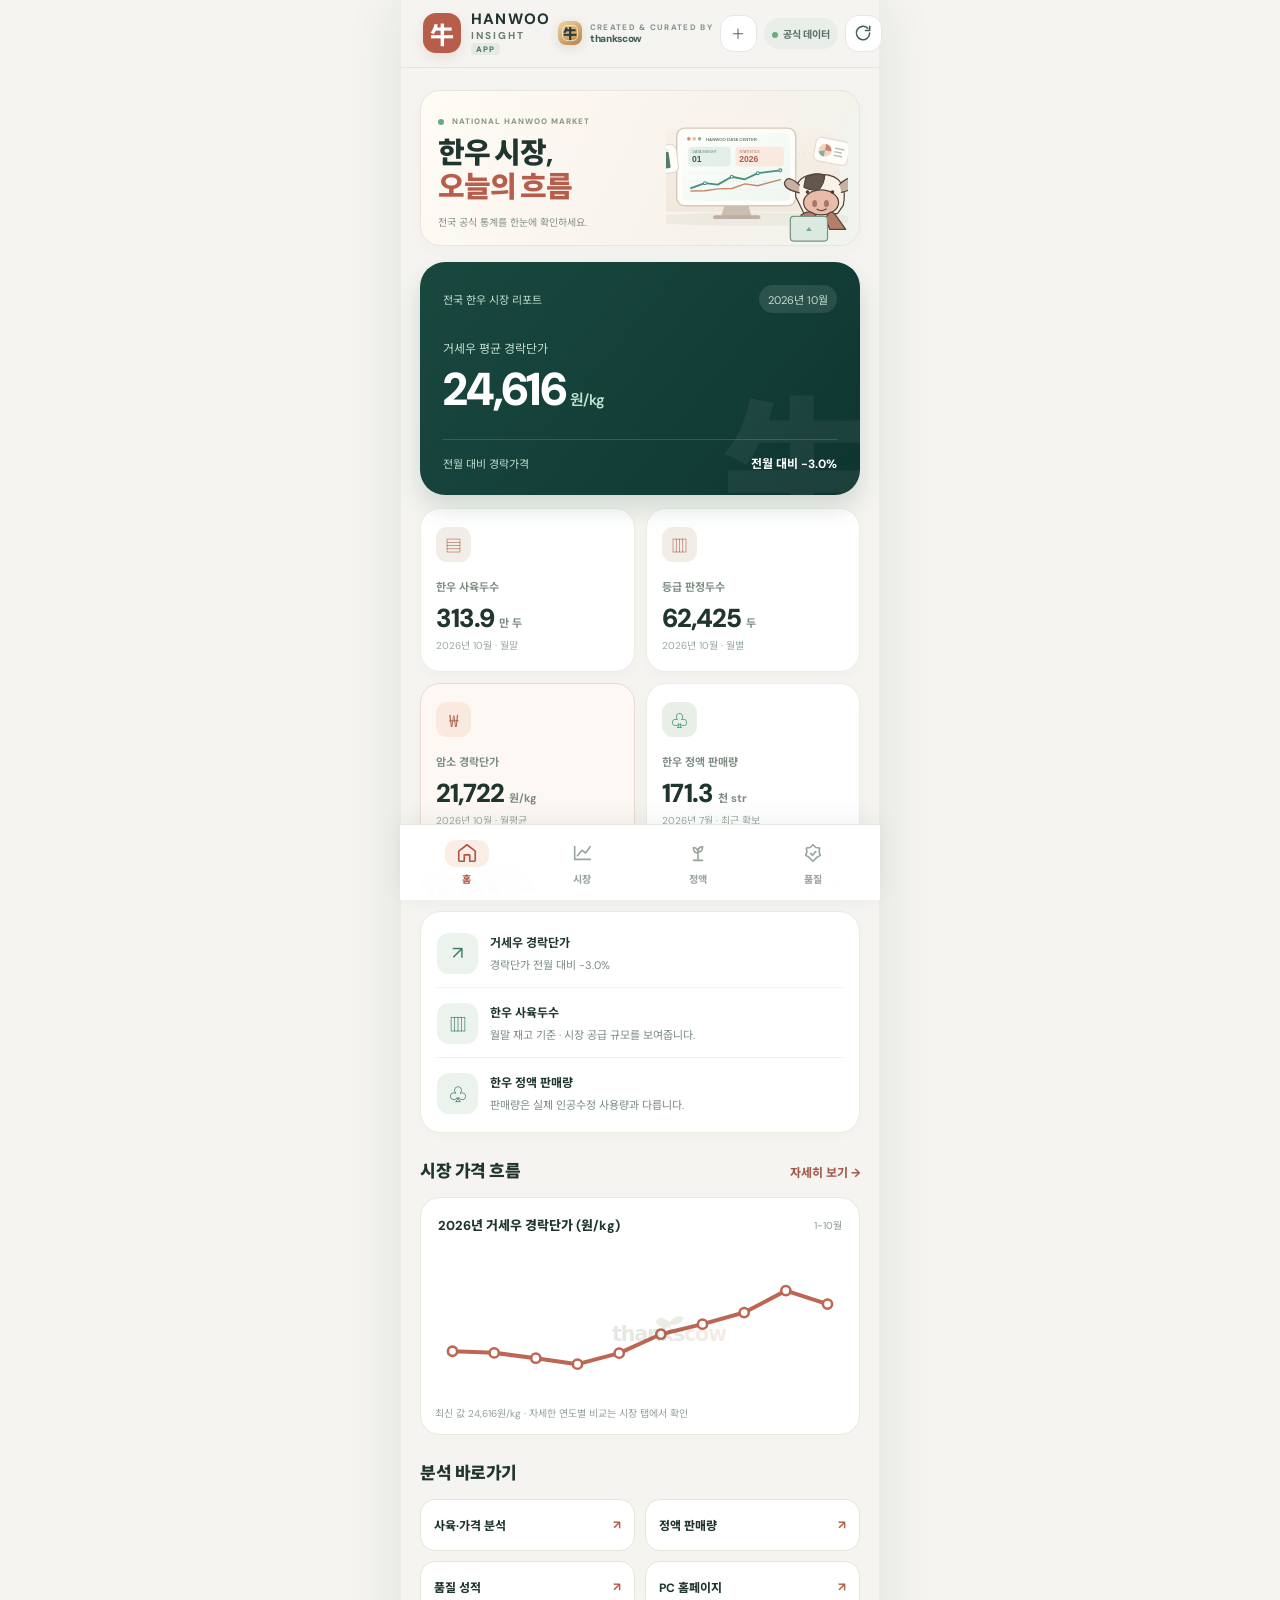
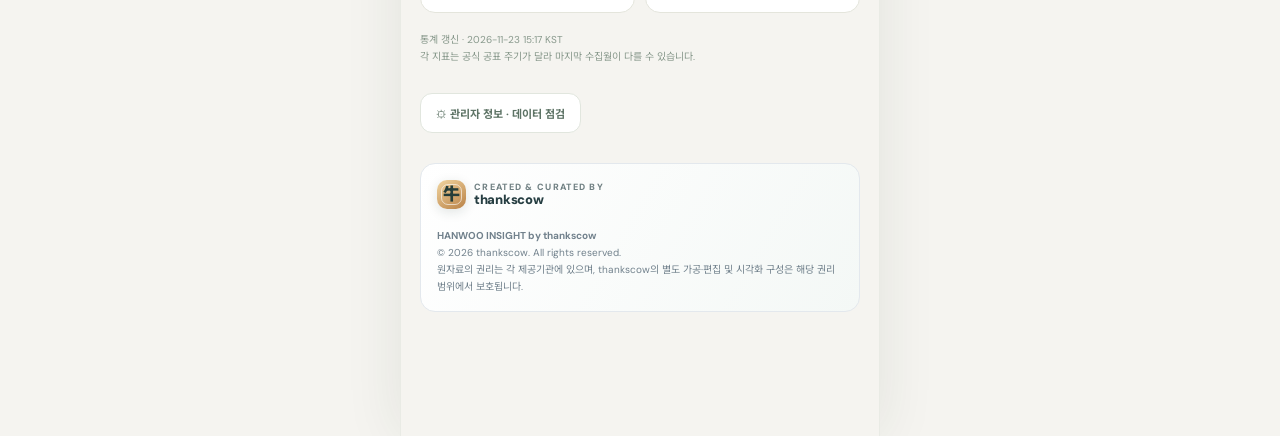
==== app.html @ ad58bd6a "Bust mobile app asset cache for chart correction" ====
<!doctype html>
<html lang="ko">
<head>
<meta charset="utf-8"/>
<meta name="viewport" content="width=device-width, initial-scale=1, viewport-fit=cover"/>
<meta name="theme-color" content="#f5f4f0"/>
<meta name="description" content="한우 인사이트 — 전국 한우시장 최신 공개 통계 모바일 앱"/>
<meta name="apple-mobile-web-app-capable" content="yes"/>
<meta name="apple-mobile-web-app-title" content="한우 인사이트"/>
<meta name="apple-mobile-web-app-status-bar-style" content="default"/>
<link rel="manifest" href="./manifest.webmanifest"/>
<link rel="icon" type="image/png" sizes="192x192" href="./pwa/icon-192.png"/>
<link rel="apple-touch-icon" sizes="180x180" href="./pwa/apple-touch-icon.png"/>
<link rel="stylesheet" href="./app.css?v=20261123b"/>
<title>HANWOO INSIGHT · 모바일 앱</title>
<script src="./app.js?v=20261123b" defer></script>
<link rel="stylesheet" href="./thankscow-brand.css?v=7"/></head>
<body>
<div class="app-shell">
  <header class="app-header">
    <a class="app-brand" href="#home" aria-label="한우 인사이트 앱 홈">
      <span class="app-brand-mark" aria-hidden="true">牛</span>
      <span class="app-brand-text"><strong>HANWOO</strong><small>INSIGHT <span>APP</span></small></span>
    </a>
    <div class="header-actions">
      <span id="networkFlag" class="network-flag"><i></i>공식 데이터</span>
      <button id="refreshBtn" class="icon-button" type="button" aria-label="데이터 새로고침" title="데이터 새로고침">
        <svg width="20" height="20" viewBox="0 0 24 24" fill="none" stroke="currentColor" stroke-width="1.9" stroke-linecap="round" stroke-linejoin="round" aria-hidden="true"><path d="M20 12a8 8 0 1 1-2.34-5.66"/><path d="M20 4v5h-5"/></svg>
      </button>
    </div>
  </header>
  <div id="offlineNotice" class="offline-notice" hidden>오프라인 · 이전에 저장된 데이터일 수 있습니다.</div>
  <main id="appMain" class="app-main" tabindex="-1">
    <section id="home" class="app-screen" data-screen="home" aria-labelledby="homeTitle">
      <div class="home-eyebrow"><span class="pulse-dot"></span> NATIONAL HANWOO MARKET</div>
      <h1 id="homeTitle" class="hero-title">한우 시장,<br/><em>오늘의 흐름</em></h1>
      <p class="hero-description">전국 공식 통계를 한눈에 확인하세요.</p>
      <div id="homeContent" aria-live="polite"><div class="loading-block">시장 데이터 불러오는 중…</div></div>
    </section>
    <section id="market" class="app-screen" data-screen="market" aria-labelledby="marketTitle" hidden>
      <div class="section-eyebrow">MARKET ANALYTICS</div>
      <h1 id="marketTitle" class="screen-title">시장 분석<span class="title-dot">.</span></h1>
      <p class="screen-description">2024~2026년 · 같은 달을 나란히 비교해요.</p>
      <div id="marketContent"><div class="loading-block">시장 데이터 불러오는 중…</div></div>
    </section>
    <section id="semen" class="app-screen" data-screen="semen" aria-labelledby="semenTitle" hidden>
      <div class="section-eyebrow">BREEDING INDICATOR</div>
      <h1 id="semenTitle" class="screen-title">정액 판매량<span class="title-dot">.</span></h1>
      <p class="screen-description">2022~2026년 · 번식시장의 선행지표</p>
      <div id="semenContent"><div class="loading-block">정액 판매량 불러오는 중…</div></div>
    </section>
    <section id="quality" class="app-screen" data-screen="quality" aria-labelledby="qualityTitle" hidden>
      <div class="section-eyebrow">CARCASS QUALITY</div>
      <h1 id="qualityTitle" class="screen-title">품질 성적<span class="title-dot">.</span></h1>
      <p class="screen-description">전국 한우 · 성별 평균 성적과 육질등급</p>
      <div id="qualityContent"><div class="loading-block">품질 데이터 불러오는 중…</div></div>
    </section>
  </main>
  <nav class="bottom-tabs" aria-label="앱 하단 메뉴">
    <a href="#home" data-tab="home" aria-current="page"><span class="tab-icon" aria-hidden="true"><svg viewBox="0 0 24 24"><path d="m3 10 9-7 9 7v10a1 1 0 0 1-1 1h-5v-7H9v7H4a1 1 0 0 1-1-1z"/></svg></span><span>홈</span></a>
    <a href="#market" data-tab="market"><span class="tab-icon" aria-hidden="true"><svg viewBox="0 0 24 24"><path d="M4 19V5m0 14h17M7 15l5-6 4 3 5-7"/></svg></span><span>시장</span></a>
    <a href="#semen" data-tab="semen"><span class="tab-icon" aria-hidden="true"><svg viewBox="0 0 24 24"><path d="M12 20V8m0 4c-3.5 0-5-2-5-6 3.5 0 5 2 5 6zm0-1c0-4 1.5-6 5-6 0 4-1.5 6-5 6zM7 20h10"/></svg></span><span>정액</span></a>
    <a href="#quality" data-tab="quality"><span class="tab-icon" aria-hidden="true"><svg viewBox="0 0 24 24"><path d="m12 3 3 3 4.2.6-.5 4.2 1.3 3.8-3.7 2.1L12 21l-4.3-4.3L4 14.6l1.3-3.8-.5-4.2L9 6z"/><path d="m9.5 12.5 2 2 3.5-4"/></svg></span><span>품질</span></a>
  </nav>
</div>
<div id="appDialog" class="sheet-backdrop" hidden role="dialog" aria-modal="true" aria-label="앱 안내">
  <div class="sheet-card"><div class="sheet-handle"></div><h2 id="sheetTitle"></h2><p id="sheetText"></p><button type="button" id="sheetClose">확인</button></div>
</div>
<script src="data-health-widget.js" defer></script>
<script src="./thankscow-brand.js?v=7" defer></script>
</body>
</html>
---- app.css ----
@import url('https://fonts.googleapis.com/css2?family=DM+Sans:wght@400;500;600;700;800&family=Noto+Sans+KR:wght@400;500;600;700;800;900&display=swap');
:root{--ink:#21352f;--muted:#819088;--accent:#b75d4b;--accent-light:#fcf0eb;--forest:#194e43;--forest2:#0f4036;--paper:#f5f4f0;--line:#e9e8e3;--white:#fff;--blue:#4176b0;--gold:#d6953a;--teal:#308e83;--violet:#8364bf;--red:#bd6b79;font-family:'DM Sans','Noto Sans KR',-apple-system,BlinkMacSystemFont,'Apple SD Gothic Neo',sans-serif;background:var(--paper);color:var(--ink);font-synthesis:none}
*{box-sizing:border-box}
html,body{margin:0;min-height:100%;overscroll-behavior-y:contain}
body{background:var(--paper);font-size:14px}
button,select,input{font:inherit}
button{cursor:pointer;-webkit-tap-highlight-color:transparent}
a{color:inherit}
[hidden]{display:none!important}
.app-shell{width:min(100%,480px);margin:0 auto;min-height:100dvh;background:var(--paper);position:relative;padding-bottom:calc(94px + env(safe-area-inset-bottom,0px));box-shadow:0 0 55px #1e382017}
.app-header{position:sticky;top:0;z-index:30;padding:calc(12px + env(safe-area-inset-top,0px)) 22px 12px;background:rgba(245,244,240,.96);display:flex;align-items:center;justify-content:space-between;backdrop-filter:blur(16px);border-bottom:1px solid #e5e5df}
.app-brand{display:flex;gap:10px;align-items:center;text-decoration:none}
.app-brand-mark{height:40px;width:40px;display:grid;place-items:center;border-radius:13px;color:white;background:var(--accent);font-size:24px;font-weight:800;box-shadow:0 5px 12px #ad5a5025}
.app-brand-text{display:grid;gap:1px}.app-brand-text strong{font-size:15px;letter-spacing:1.3px;line-height:1.05;font-weight:800}.app-brand-text small{font-size:10px;letter-spacing:2px;font-weight:800;color:#697d70}.app-brand-text small span{display:inline-block;letter-spacing:1px;padding:1px 5px;background:#e5eae5;color:#457765;border-radius:4px;font-size:8px}
.header-actions{display:flex;align-items:center;gap:7px}.network-flag{font-size:10px;font-weight:750;color:#5b736a;padding:8px 8px;border-radius:100px;background:#e9eee8;white-space:nowrap}.network-flag i,.pulse-dot{display:inline-block;width:6px;height:6px;background:#64ad83;border-radius:50%;margin-right:5px;vertical-align:middle}.icon-button{width:37px;height:37px;border-radius:13px;border:1px solid #e6e7e1;background:#fff;display:grid;place-items:center;color:#466253}
.app-main{padding:20px 19px 14px}.app-screen{animation:screenIn .22s ease-out}@keyframes screenIn{from{opacity:.35;transform:translateY(7px)}to{opacity:1;transform:none}}
.section-eyebrow,.home-eyebrow{font-size:10px;letter-spacing:2.5px;font-weight:850;color:var(--accent);margin:3px 0 9px}.home-eyebrow{color:#7a927e;letter-spacing:1.75px}
.hero-title{font-size:clamp(29px,7.5vw,38px);line-height:1.27;font-weight:850;letter-spacing:-2px;margin:4px 0 7px}.hero-title em{font-style:normal;color:var(--accent)}
.hero-description,.screen-description{color:#8a968d;line-height:1.6;font-size:12px;margin:0 0 20px}
.screen-title{font-size:32px;letter-spacing:-1.4px;line-height:1.3;margin:1px 0 6px;font-weight:850}.title-dot{color:var(--accent)}
.loading-block{padding:38px 20px;text-align:center;color:#829187;background:#fff;border:1px solid var(--line);border-radius:22px}
.section-intro{display:flex;justify-content:space-between;align-items:center;gap:10px;margin:27px 0 13px}
.section-intro h2{font-size:17px;line-height:1.4;margin:0;font-weight:850;letter-spacing:-.5px}.section-intro a,.section-intro button{border:0;background:transparent;color:#a45b4c;font-size:12px;font-weight:750;text-decoration:none}
.meta-dot{font-size:11px;color:var(--muted);font-weight:650}
.overview-hero{border-radius:25px;background:linear-gradient(130deg,#19483f 0%,#123d36 65%,#0f342f 100%);color:#fff;padding:23px;box-shadow:0 13px 25px #0e403226;position:relative;overflow:hidden}
.overview-hero:after{content:"牛";position:absolute;right:-17px;bottom:-58px;font-size:155px;line-height:1;opacity:.055;font-weight:900;pointer-events:none}
.overview-hero .hero-meta{display:flex;justify-content:space-between;align-items:center;gap:8px;font-size:11px;color:#c4ddce}
.overview-hero .hero-meta span:last-child{padding:6px 9px;background:#ffffff1a;border-radius:20px}
.overview-hero .lead-label{font-size:12px;color:#c4ddce;margin:26px 0 6px}
.overview-hero .lead-number{font-size:clamp(32px,9vw,46px);line-height:1.16;letter-spacing:-1.9px;font-weight:850;font-variant-numeric:tabular-nums}
.overview-hero .lead-number small{font-size:15px;letter-spacing:-.4px;font-weight:600;color:#c1e2d3;margin-left:5px}
.overview-hero .hero-line{border-top:1px solid #ffffff25;margin-top:23px;padding-top:14px;display:flex;align-items:center;justify-content:space-between;gap:10px;font-size:11px;color:#c4dbd0}
.overview-hero .hero-line b{color:white;font-size:12px}
.stat-grid{display:grid;grid-template-columns:repeat(2,minmax(0,1fr));gap:11px;margin-top:13px}
.stat-card{background:white;border:1px solid #edece6;border-radius:20px;padding:18px 15px;min-width:0;box-shadow:0 4px 13px #23352606}
.stat-card .stat-icon{width:35px;height:35px;display:grid;place-items:center;background:#f1eee8;color:#b46b57;border-radius:11px;font-size:17px;margin-bottom:16px}
.stat-card .stat-name{font-size:11px;color:#7a8b80;font-weight:650}
.stat-card .stat-val{font-size:clamp(20px,6vw,26px);font-weight:850;letter-spacing:-1px;margin:7px 0 3px;font-variant-numeric:tabular-nums;white-space:nowrap}
.stat-card .stat-val small{font-size:11px;font-weight:700;color:#7d8c80;letter-spacing:0}
.stat-card .stat-note{font-size:10px;color:#9caaa0;line-height:1.5}
.stat-card.price{border-color:#eadace;background:#fdf8f4}.stat-card.price .stat-icon{background:#fae9df}
.stat-card.semen .stat-icon{background:#e9eee7;color:#2c8872}
.paper-card{background:#fff;border:1px solid #ebebe4;border-radius:21px;padding:18px 16px;box-shadow:0 3px 12px #34463405;min-width:0}
.insight-stack{display:grid;gap:12px}
.insight-item{display:flex;align-items:center;gap:12px;border-bottom:1px solid #f0f1ec;padding:3px 0 13px}
.insight-item:last-child{border-bottom:none;padding-bottom:0}
.insight-item .insight-dot{flex:none;border-radius:12px;background:#ecf3ec;color:#377965;height:41px;width:41px;display:grid;place-items:center;font-size:18px}
.insight-item b{display:block;font-size:12px;margin-bottom:4px}
.insight-item small{font-size:11px;color:#7b8b82;line-height:1.5}
.quick-actions{display:grid;grid-template-columns:repeat(2,1fr);gap:10px}
.quick-action{display:flex;align-items:center;justify-content:space-between;border:1px solid #e4e5dc;background:white;text-decoration:none;border-radius:15px;padding:16px 13px;font-size:12px;font-weight:750}
.quick-action span:last-child{color:var(--accent)}
.segmented{display:grid;grid-auto-columns:1fr;grid-auto-flow:column;gap:4px;padding:5px;background:#edece6;border-radius:15px;margin:18px 0 15px}
.segmented button{border:0;background:transparent;border-radius:11px;min-height:42px;color:#738379;font-size:12px;font-weight:750;padding:7px 8px;white-space:nowrap}
.segmented button[aria-selected="true"]{background:white;color:var(--ink);box-shadow:0 3px 8px #47594a15}
.select-row{display:flex;gap:9px;align-items:center;justify-content:space-between;margin:0 0 12px;flex-wrap:wrap}
.select-row label{color:#6e8175;font-size:12px;font-weight:700}
.mini-select{border:1px solid #e1e6df;background:#fff;color:#344e41;border-radius:10px;padding:10px 12px;font-size:12px;font-weight:700;min-height:40px}
.chart-surface{border-radius:20px;background:#fff;border:1px solid #e7e8e3;padding:17px 12px 12px;overflow:hidden}
.chart-heading{display:flex;justify-content:space-between;align-items:center;gap:8px;padding:0 5px;margin-bottom:10px}.chart-heading strong{font-size:13px;font-weight:800}.chart-heading span{font-size:10px;color:#8e9b91}
.chart-surface svg{display:block;width:100%;max-width:100%;height:auto;overflow:visible}
.chart-legend{display:flex;flex-wrap:wrap;gap:14px;justify-content:center;margin:10px 0 2px}
.chart-legend span{font-size:11px;color:#617469;display:inline-flex;gap:5px;align-items:center;font-weight:750}
.chart-legend i{height:8px;width:8px;border-radius:50%;display:inline-block}
.chart-note{font-size:10px;color:#92a198;line-height:1.65;margin:10px 2px 0}
.month-pills{display:flex;gap:5px;max-width:100%;overflow-x:auto;padding:12px 1px;scrollbar-width:none}
.month-pills::-webkit-scrollbar{display:none}
.month-pills button{border:1px solid #e3e7df;background:#fff;border-radius:11px;min-width:44px;min-height:37px;color:#718478;white-space:nowrap;font-size:11px;font-weight:750}
.month-pills button[aria-pressed="true"]{background:#254f42;color:#fff;border-color:#254f42}
.month-detail{background:#f9faf6;border:1px solid #eef0ea;padding:15px;border-radius:14px;margin:0 0 15px}
.month-detail b{display:block;font-size:12px;margin-bottom:10px}
.month-detail .detail-list{display:grid;gap:8px}
.month-detail .detail-row{display:flex;justify-content:space-between;align-items:center;font-size:12px;gap:10px}
.month-detail .detail-row span:first-child{color:#697b70;display:flex;align-items:center;gap:7px}
.month-detail .detail-row i{display:inline-block;width:8px;height:8px;border-radius:50%;flex:none}
.month-detail .detail-row strong{font-variant-numeric:tabular-nums;font-size:12px}
.data-table-card{background:#fff;border-radius:19px;border:1px solid #e7e9e3;padding:15px 12px 12px}
.data-table-header{display:flex;gap:8px;align-items:center;justify-content:space-between;margin:0 3px 12px}
.data-table-header h2{font-size:13px;font-weight:850;margin:0}
.scroll-table{overflow-x:auto;max-width:100%;-webkit-overflow-scrolling:touch;border:1px solid #eceee9;border-radius:12px}
.data-table{width:100%;border-collapse:collapse;font-size:11px;min-width:430px;font-variant-numeric:tabular-nums}
.data-table th,.data-table td{padding:10px 8px;text-align:right;white-space:nowrap;border-bottom:1px solid #f0f1ed}
.data-table th:first-child,.data-table td:first-child{text-align:left;position:sticky;left:0;background:#fff;font-weight:800}
.data-table thead th{background:#eff3ed;font-size:11px;color:#526b5c;font-weight:800}
.data-table thead th:first-child{z-index:1;background:#eff3ed}
.data-table tbody tr:last-child td{border-bottom:0}
.data-table tbody tr:nth-child(2n) td{background:#fafbf8}
.data-table tbody tr:nth-child(2n) td:first-child{background:#fafbf8}
.data-table td a{color:#4e7b68;text-decoration:underline;text-underline-offset:2px;font-weight:750}
.data-table td.missing{color:#acb5ad}
.table-hint{margin:9px 3px 0;color:#91a096;font-size:10px;line-height:1.6}
.kpi-strip{display:grid;grid-template-columns:repeat(2,1fr);gap:10px;margin:15px 0}
.kpi-mini{border-radius:17px;padding:17px 15px;border:1px solid #e7e8df;background:#fff}
.kpi-mini span{font-size:11px;color:#7a8c80;font-weight:650}
.kpi-mini strong{display:block;font-size:23px;letter-spacing:-1px;margin-top:7px;font-variant-numeric:tabular-nums}
.kpi-mini small{display:block;color:#93a196;font-size:10px;margin-top:5px}
.kpi-mini.highlight{background:#f0f5ed;border-color:#dfe9dd}
.quality-selects{display:flex;gap:9px;margin:17px 0 13px}
.quality-selects .mini-select{flex:1;min-width:0}
.grade-list{display:grid;gap:12px}
.grade-item{display:grid;grid-template-columns:39px minmax(0,1fr) 65px;align-items:center;gap:9px}
.grade-item span{font-size:12px;font-weight:850}
.grade-bar{height:10px;background:#edf0eb;border-radius:9px;overflow:hidden}
.grade-bar i{display:block;height:100%;border-radius:9px;background:#b65f4f}
.grade-item .grade-number{text-align:right;font-size:12px;font-weight:850;font-variant-numeric:tabular-nums}
.grade-item .grade-number small{display:block;font-size:9px;font-weight:650;color:#9aa99e;margin-top:3px}
.source-line{font-size:10px;color:#87988b;margin:18px 0 6px;line-height:1.7}
.source-line a{color:#6a947d;text-decoration:underline;text-underline-offset:3px}
.bottom-tabs{position:fixed;bottom:0;left:50%;transform:translateX(-50%);z-index:40;width:min(100%,480px);display:grid;grid-template-columns:repeat(4,minmax(0,1fr));min-height:76px;padding:8px 9px calc(8px + env(safe-area-inset-bottom,0px));background:rgba(255,255,255,.97);border-top:1px solid #e5e7e2;backdrop-filter:blur(18px);box-shadow:0 -5px 24px #2a403211}
.bottom-tabs a{text-decoration:none;color:#98a69b;display:flex;align-items:center;justify-content:center;gap:4px;flex-direction:column;font-size:10px;font-weight:750;border-radius:12px;min-width:0;min-height:52px}
.bottom-tabs a[aria-current="page"]{color:#b15645}
.tab-icon{display:grid;place-items:center;height:27px}
.tab-icon svg{width:22px;height:22px;fill:none;stroke:currentColor;stroke-width:1.8;stroke-linecap:round;stroke-linejoin:round}
.bottom-tabs a[aria-current="page"] .tab-icon{background:#faede6;border-radius:11px;width:44px}
.offline-notice{background:#fff2d4;color:#85641a;font-size:11px;padding:9px 18px;font-weight:750;text-align:center}
.sheet-backdrop{position:fixed;inset:0;background:#26382e66;z-index:80;display:grid;place-items:end center}
.sheet-card{width:min(100%,480px);background:white;border-radius:22px 22px 0 0;padding:15px 22px calc(23px + env(safe-area-inset-bottom,0px))}
.sheet-handle{width:39px;height:5px;background:#e1e6df;border-radius:8px;margin:0 auto 19px}
.sheet-card h2{font-size:20px;margin:0 0 11px}.sheet-card p{color:#75897c;line-height:1.8;font-size:13px;margin:0 0 17px}
.sheet-card button{width:100%;border:0;background:var(--forest);color:white;border-radius:12px;min-height:48px;font-weight:800}
@media(min-width:481px){.app-shell{border-left:1px solid #e9ebe5;border-right:1px solid #e9ebe5}}
@media(max-width:350px){.app-header{padding-left:14px;padding-right:14px}.app-main{padding-left:13px;padding-right:13px}.stat-card{padding:14px 12px}.network-flag{font-size:9px}}
@media(prefers-reduced-motion:reduce){.app-screen{animation:none}}

/* Single meaningful latest-value KPI, without technical record count */
.kpi-strip{grid-template-columns:minmax(0,1fr)}

/* All 12 months visible: prevent hiding the latest months off-screen */
.app-screen .month-pills{display:grid;grid-template-columns:repeat(6,minmax(0,1fr));gap:6px;overflow:visible;padding:11px 0;margin:0 0 4px}
.app-screen .month-pills button{min-width:0;width:100%;min-height:36px;padding:5px 1px;font-size:10px}
@media(max-width:350px){.app-screen .month-pills{gap:4px}.app-screen .month-pills button{font-size:9px;min-height:34px}}
---- thankscow-brand.css ----
/* thankscow identity layer · visual only, no data or chart logic changes */
:root{--tc-gold:#d5b174;--tc-ink:#20354c}
.tc-signature{display:inline-flex;align-items:center;gap:8px;text-decoration:none;color:inherit;white-space:nowrap}
.tc-emblem{width:29px;height:29px;display:inline-grid;place-items:center;flex:none;border-radius:10px;background:linear-gradient(145deg,#f1d5a0,#b98146);color:#253d39;box-shadow:0 3px 12px #172e2820;position:relative;font-size:17px;font-weight:900}
.tc-emblem:after{content:"";position:absolute;inset:4px;border:1px solid #ffffff99;border-radius:7px;pointer-events:none}
.tc-sig-copy{display:grid;gap:1px;line-height:1.15}.tc-sig-copy small{font-size:9px;letter-spacing:1.3px;font-weight:800;opacity:.65}.tc-sig-copy strong{font-size:13px;font-weight:900;letter-spacing:-.3px}
.tc-topbrand{padding:5px 10px;border:1px solid #ffffff26;border-radius:12px;background:#ffffff0b;color:#f5e6c9}
.tc-hero-stamp{margin-top:22px;display:inline-flex;align-items:center;gap:10px;color:#e9dfc8;font-size:11px;letter-spacing:.3px}
.tc-hero-stamp:before{content:"";width:22px;height:1px;background:#d9bf8b}
.tc-watermark-target{position:relative}
.tc-watermark{position:absolute;right:14px;bottom:13px;display:flex;align-items:center;gap:5px;z-index:2;opacity:.30;pointer-events:none!important;user-select:none!important;color:#59717b;font:800 10px/1.2 system-ui,sans-serif;letter-spacing:.45px}
.tc-watermark svg{width:15px;height:15px;display:block}
.tc-footer{display:flex;align-items:center;justify-content:space-between;gap:18px;flex-wrap:wrap;padding:23px 25px;margin-top:32px;border:1px solid #e3e8ed;border-radius:18px;background:linear-gradient(120deg,#fff,#f4f8f6);font-size:11px;color:#71818c;line-height:1.7}
.tc-footer .tc-signature{color:#263e42}.tc-footer .tc-note{max-width:720px}.tc-footer a{color:inherit}
.tc-source{margin-top:8px;color:#829397;font-size:10px;line-height:1.6}
.tc-source b{font-weight:800;color:#586b70}
.app-header .tc-topbrand{border:0;background:transparent;padding:0;margin-left:5px;color:#43645a}
.app-header .tc-emblem{width:24px;height:24px;font-size:14px;border-radius:8px}
.app-header .tc-emblem:after{border-radius:5px}
.app-header .tc-sig-copy small{font-size:8px}
.app-header .tc-sig-copy strong{font-size:10px}
.app-shell .tc-watermark{opacity:.20;right:12px;bottom:9px}
.app-shell .tc-footer{margin:30px 0 16px;padding:16px;border-radius:15px;font-size:10px}
@media(max-width:650px){.tc-footer{padding:18px;display:grid}.tc-topbrand .tc-sig-copy small{display:none}.tc-topbrand .tc-emblem{width:25px;height:25px;font-size:14px}.tc-topbrand .tc-sig-copy strong{font-size:11px}}
@media(max-width:390px){.app-header .tc-topbrand .tc-sig-copy{display:none}.app-header .tc-topbrand{margin-left:0}}
@media print{.tc-watermark{opacity:.55!important}.tc-footer{break-inside:avoid}}

/* thankscow illustrated wordmark: subtle but clearly recognizable on charts */
.tc-watermark{right:18px;bottom:16px;display:inline-flex;align-items:flex-end;gap:3px;opacity:.52;line-height:1;z-index:3;padding:5px 7px;border-radius:8px;background:rgba(255,255,255,.62);filter:saturate(.75);max-width:40%;pointer-events:none!important}
.tc-watermark .tc-sprout{display:block;width:17px;height:16px;align-self:center;margin-right:1px}
.tc-watermark .tc-sprout svg{width:17px;height:16px}
.tc-watermark .tc-wordmark{display:inline-flex;font-family:ui-rounded,'Arial Rounded MT Bold','Trebuchet MS',system-ui,sans-serif;font-weight:900;letter-spacing:-.65px;font-size:15px;white-space:nowrap}
.tc-watermark .tc-wordmark span:first-child{color:#31482f}
.tc-watermark .tc-wordmark span:last-child{color:#a56846}
.app-shell .tc-watermark{opacity:.46;right:11px;bottom:10px}
.app-shell .tc-watermark .tc-wordmark{font-size:12px}
.app-shell .tc-watermark .tc-sprout,.app-shell .tc-watermark .tc-sprout svg{width:13px;height:13px}
@media print{.tc-watermark{opacity:.65!important}}

/* Branded watermark printed INSIDE each SVG plotting area */
.tc-svg-watermark{opacity:.33;pointer-events:none!important;user-select:none!important;filter:none}
.app-shell .tc-svg-watermark{opacity:.31}
@media print{.tc-svg-watermark{opacity:.44!important}}

/* thankscow v4 — softer chart signature and illustrated pastoral masthead */
.tc-svg-watermark{opacity:.16!important}
.app-shell .tc-svg-watermark{opacity:.14!important}
.tc-watermark{opacity:.27!important}
.app-shell .tc-watermark{opacity:.24!important}
.hero{position:relative;overflow:hidden;isolation:isolate;min-height:345px}
.hero .hero-row{position:relative;z-index:2}
.hero .hero-row>div:first-child{position:relative;z-index:3;max-width:min(62%,850px)}
.tc-pasture-art{position:absolute;right:0;bottom:0;width:min(58%,940px);height:100%;pointer-events:none;z-index:1;opacity:.82;display:flex;align-items:flex-end;justify-content:flex-end}
.tc-pasture-art svg{display:block;width:100%;height:auto;max-height:100%;filter:saturate(.85)}
.hero .tc-hero-stamp{color:#9c806b!important;position:relative;z-index:4}
.hero .tc-hero-stamp:before{background:#be9983}
@media(max-width:900px){
 .hero{min-height:345px}
 .tc-pasture-art{width:68%;opacity:.63}
 .hero .hero-row>div:first-child{max-width:78%}
}
@media(max-width:650px){
 .hero{min-height:400px;padding-bottom:132px!important}
 .tc-pasture-art{width:100%;height:220px;opacity:.76}
 .hero .hero-row>div:first-child{max-width:100%}
 .hero .hero-row{align-items:start}
 .hero .tc-hero-stamp{margin-top:12px;font-size:10px}
}
@media print{.tc-svg-watermark{opacity:.23!important}}

/* v5: compact, friendly analytics studio instead of pasture */
.hero{min-height:250px!important;padding:31px 0 42px!important;background:linear-gradient(112deg,#fcf7f1 0%,#fbf5ef 62%,#f3ebe3 100%)!important}
.hero .hero-row{min-height:172px;align-items:center}
.hero .hero-row>div:first-child{max-width:54%!important}
.hero h1{font-size:clamp(27px,2.5vw,39px)!important;line-height:1.23;margin-top:8px;margin-bottom:9px}
.hero .eyebrow{color:#b86152!important}
.hero p{color:#6c8178!important}
.tc-data-center-art{right:3%;bottom:0;width:55%!important;height:100%!important;opacity:1!important;align-items:center!important;justify-content:center!important}
.tc-data-center-art svg{width:100%;max-height:255px;object-fit:contain;filter:none!important}
.hero .tc-hero-stamp{margin-top:16px!important;color:#a78b7c!important}
.hero .hero-foot{display:none!important}
@media(max-width:900px){
 .hero{min-height:265px!important;padding:32px 0 45px!important}
 .hero .hero-row>div:first-child{max-width:58%!important}
 .tc-data-center-art{width:52%!important;right:0}
}
@media(max-width:650px){
 .hero{min-height:355px!important;padding:27px 0 170px!important}
 .hero .hero-row{min-height:0}
 .hero .hero-row>div:first-child{max-width:100%!important}
 .hero h1{font-size:27px!important}
 .tc-data-center-art{width:100%!important;height:205px!important;right:0;bottom:4px;opacity:.92!important}
 .tc-data-center-art svg{width:100%;max-height:200px}
 .hero .tc-hero-stamp{margin-top:10px!important}
}

/* Mobile analytics-studio banner — native app layout */
.app-shell #home .tc-mobile-studio{
 position:relative!important;right:auto!important;bottom:auto!important;left:auto!important;
 width:100%!important;height:166px!important;max-width:100%!important;min-height:0!important;
 display:flex!important;justify-content:center!important;align-items:center!important;
 opacity:1!important;overflow:hidden;border-radius:20px;margin:2px 0 17px;
 padding:0 4px;background:linear-gradient(125deg,#fffaf4,#f5eee6 64%,#f0f5ef);
 border:1px solid #eee5db;box-shadow:0 4px 16px #2b493908;
}
.app-shell #home .tc-mobile-studio svg{
 display:block!important;width:100%!important;height:165px!important;max-height:none!important;
 object-fit:contain!important;filter:none!important;
}
.app-shell #home .hero-description{margin-bottom:12px}
.app-shell #home .tc-mobile-studio + #homeContent{margin-top:0}
@media(max-width:350px){
 .app-shell #home .tc-mobile-studio{height:143px!important;margin-bottom:13px}
 .app-shell #home .tc-mobile-studio svg{height:142px!important}
}

/* v7 — one concise horizontal mobile headline + analytics illustration */
.app-shell #home .tc-mobile-hero-unified{
  display:grid!important;grid-template-columns:minmax(0,1.1fr) minmax(0,.9fr);align-items:center;gap:5px;
  width:100%;height:156px;min-height:0;margin:2px 0 16px;padding:13px 11px 11px 17px;
  border:1px solid #eae5dd;border-radius:20px;
  background:linear-gradient(115deg,#fffbf5 0%,#f7f2eb 67%,#f0f4ee 100%);
  box-shadow:0 4px 15px #2c493907;overflow:hidden;
}
.app-shell #home .tc-mobile-hero-copy{min-width:0;align-self:center}
.app-shell #home .tc-mobile-hero-copy .home-eyebrow{
  margin:0 0 9px!important;font-size:8px!important;letter-spacing:1px!important;
  line-height:1.35;color:#8c9a84;white-space:normal;
}
.app-shell #home .tc-mobile-hero-copy .hero-title{
  font-size:clamp(22px,6.5vw,29px)!important;letter-spacing:-1.25px;
  line-height:1.19;margin:0 0 10px!important;font-weight:850;
}
.app-shell #home .tc-mobile-hero-copy .hero-description{
  font-size:10px!important;line-height:1.5;margin:0!important;color:#849187;
  max-width:175px;
}
.app-shell #home .tc-mobile-hero-unified .tc-mobile-studio{
  position:relative!important;right:auto!important;bottom:auto!important;left:auto!important;
  width:100%!important;height:138px!important;min-height:0!important;max-width:100%!important;
  margin:0!important;padding:0!important;border:0!important;box-shadow:none!important;
  background:transparent!important;overflow:visible!important;
  opacity:1!important;align-self:center!important;display:flex!important;align-items:center!important;
}
.app-shell #home .tc-mobile-hero-unified .tc-mobile-studio svg{
  display:block!important;width:100%!important;height:138px!important;max-height:138px!important;
  object-fit:contain!important;filter:none!important;
}
@media(max-width:350px){
 .app-shell #home .tc-mobile-hero-unified{height:142px;gap:2px;padding-left:12px;padding-right:6px}
 .app-shell #home .tc-mobile-hero-copy .hero-title{font-size:22px!important}
 .app-shell #home .tc-mobile-hero-unified .tc-mobile-studio,
 .app-shell #home .tc-mobile-hero-unified .tc-mobile-studio svg{height:128px!important;max-height:128px!important}
}
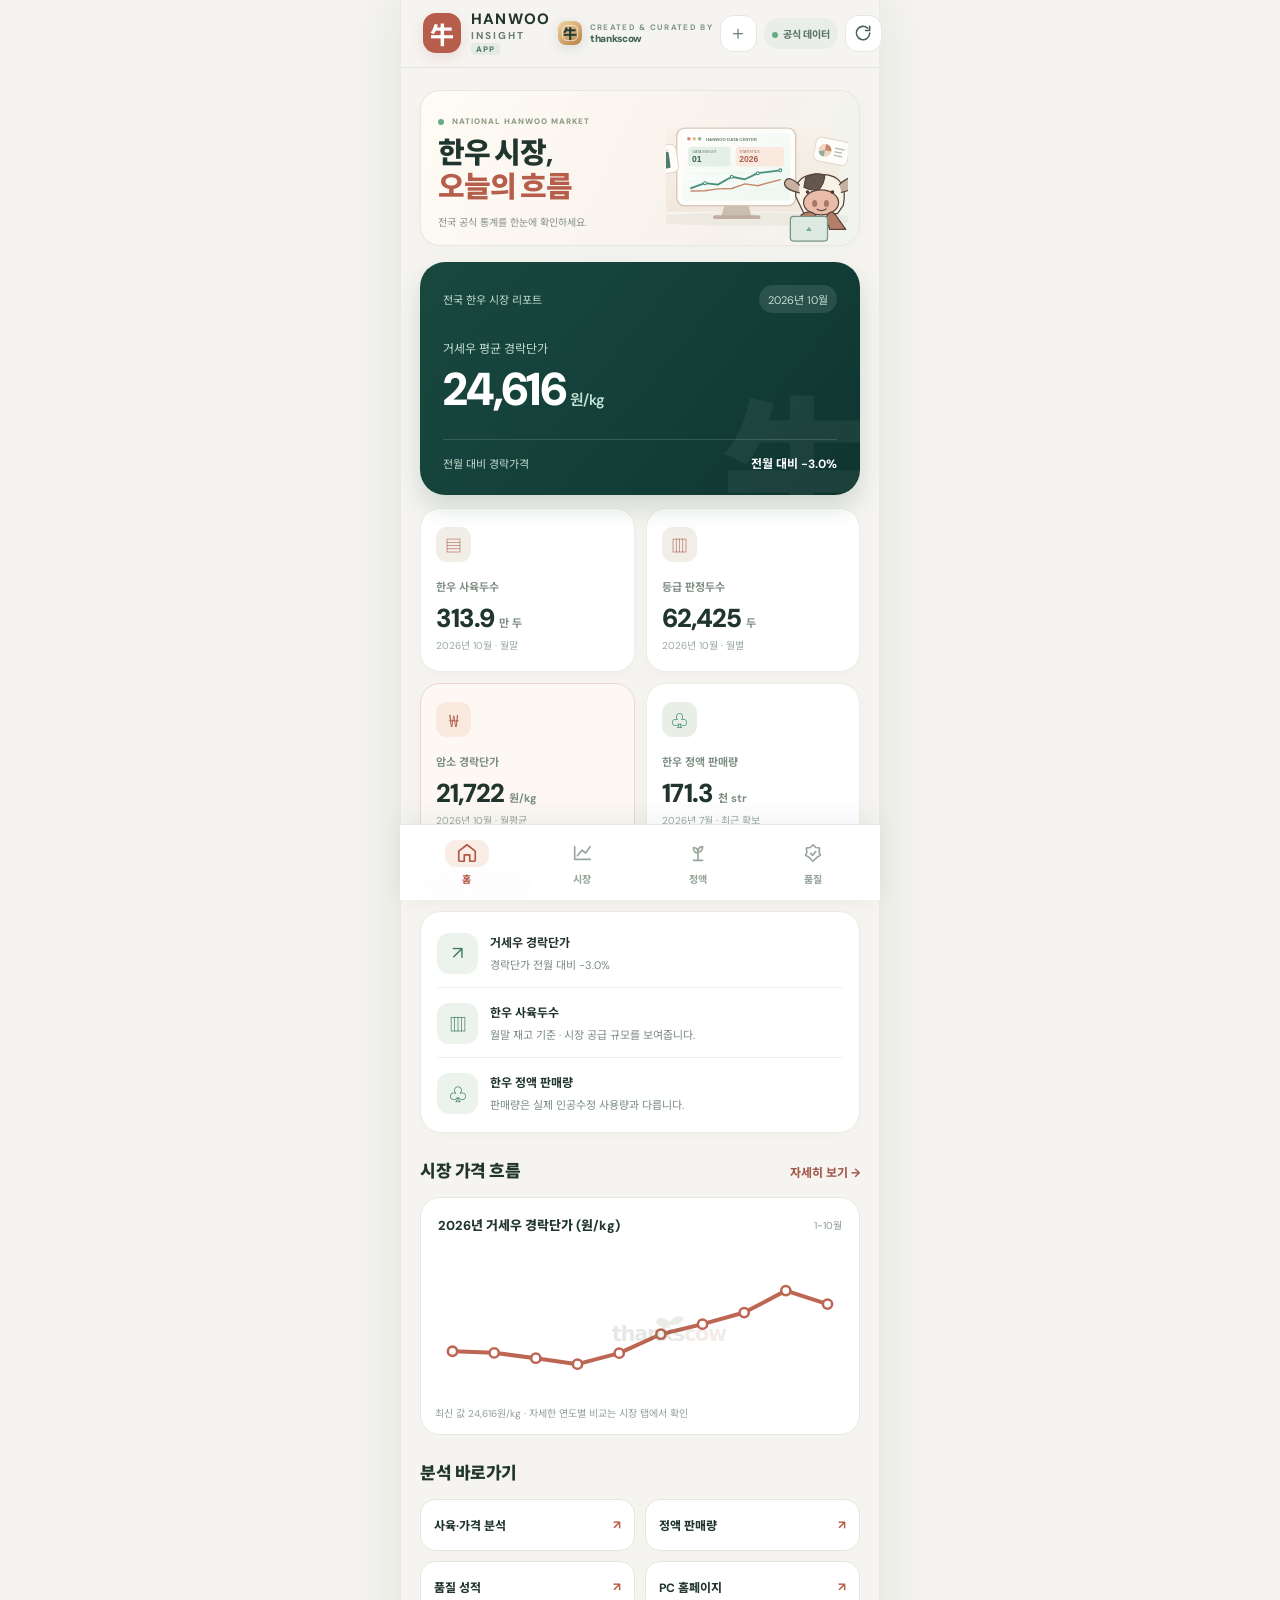
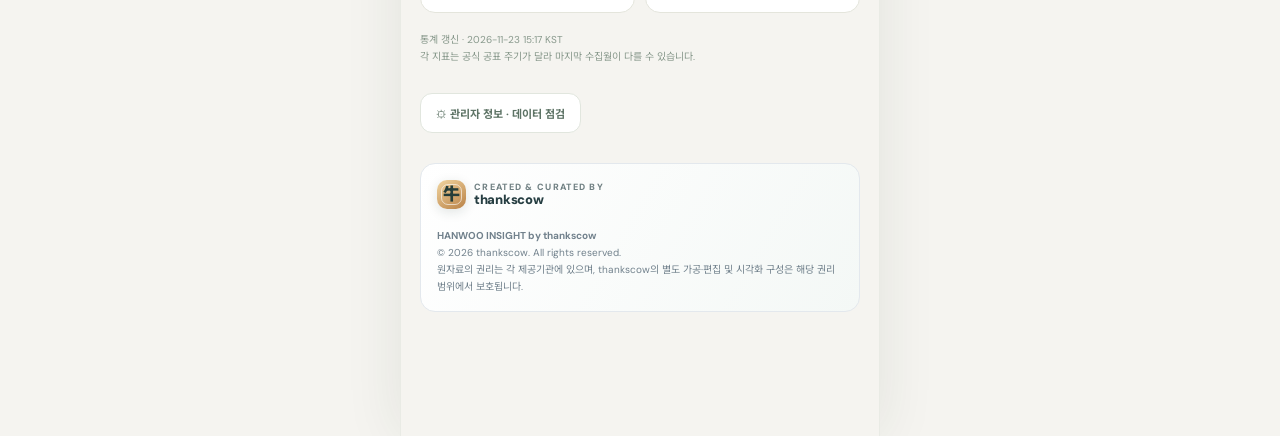
==== commit 7d8dedbb: "Force reload updated grade 1++ summary on mobile" ====
--- a/app.html
+++ b/app.html
@@ -13,8 +13,8 @@
 <link rel="apple-touch-icon" sizes="180x180" href="./pwa/apple-touch-icon.png"/>
 <link rel="stylesheet" href="./app.css?v=20261123b"/>
 <title>HANWOO INSIGHT · 모바일 앱</title>
-<script src="./app.js?v=20261123b" defer></script>
-<link rel="stylesheet" href="./thankscow-brand.css?v=7"/></head>
+<script src="./app.js?v=20261123grade11" defer></script>
+<link rel="stylesheet" href="./thankscow-brand.css?v=8"/></head>
 <body>
 <div class="app-shell">
   <header class="app-header">
@@ -67,6 +67,6 @@
   <div class="sheet-card"><div class="sheet-handle"></div><h2 id="sheetTitle"></h2><p id="sheetText"></p><button type="button" id="sheetClose">확인</button></div>
 </div>
 <script src="data-health-widget.js" defer></script>
-<script src="./thankscow-brand.js?v=7" defer></script>
+<script src="./thankscow-brand.js?v=8" defer></script>
 </body>
 </html>
--- a/thankscow-brand.css
+++ b/thankscow-brand.css
@@ -152,3 +152,24 @@
  .app-shell #home .tc-mobile-hero-unified .tc-mobile-studio,
  .app-shell #home .tc-mobile-hero-unified .tc-mobile-studio svg{height:128px!important;max-height:128px!important}
 }
+
+/* v8: remove duplicate animal badge in compact mobile header, preserve thankscow credit */
+@media(max-width:530px){
+ .app-header{padding-left:12px!important;padding-right:12px!important;gap:5px!important}
+ .app-brand{gap:7px!important;min-width:0}
+ .app-brand-mark{width:35px;height:35px;font-size:20px;border-radius:11px;flex-shrink:0}
+ .app-brand-text strong{font-size:13px;letter-spacing:.7px}
+ .app-brand-text small{font-size:9px;letter-spacing:1px}
+ .app-header .tc-topbrand{margin-left:0!important;gap:0!important;flex-shrink:0}
+ .app-header .tc-topbrand .tc-emblem{display:none!important}
+ .app-header .tc-topbrand .tc-sig-copy{display:grid!important}
+ .app-header .tc-topbrand .tc-sig-copy small{display:none!important}
+ .app-header .tc-topbrand .tc-sig-copy strong{font-size:10px;white-space:nowrap}
+ .app-header .header-actions{gap:5px!important}
+ .app-header .icon-button{width:34px;height:34px;border-radius:11px}
+ .app-header .network-flag{font-size:9px;padding:7px 6px}
+}
+@media(max-width:380px){
+ .app-header .network-flag{font-size:0!important;width:20px;min-width:20px;overflow:hidden;padding:7px 6px}
+ .app-header .network-flag i{margin-right:0}
+}
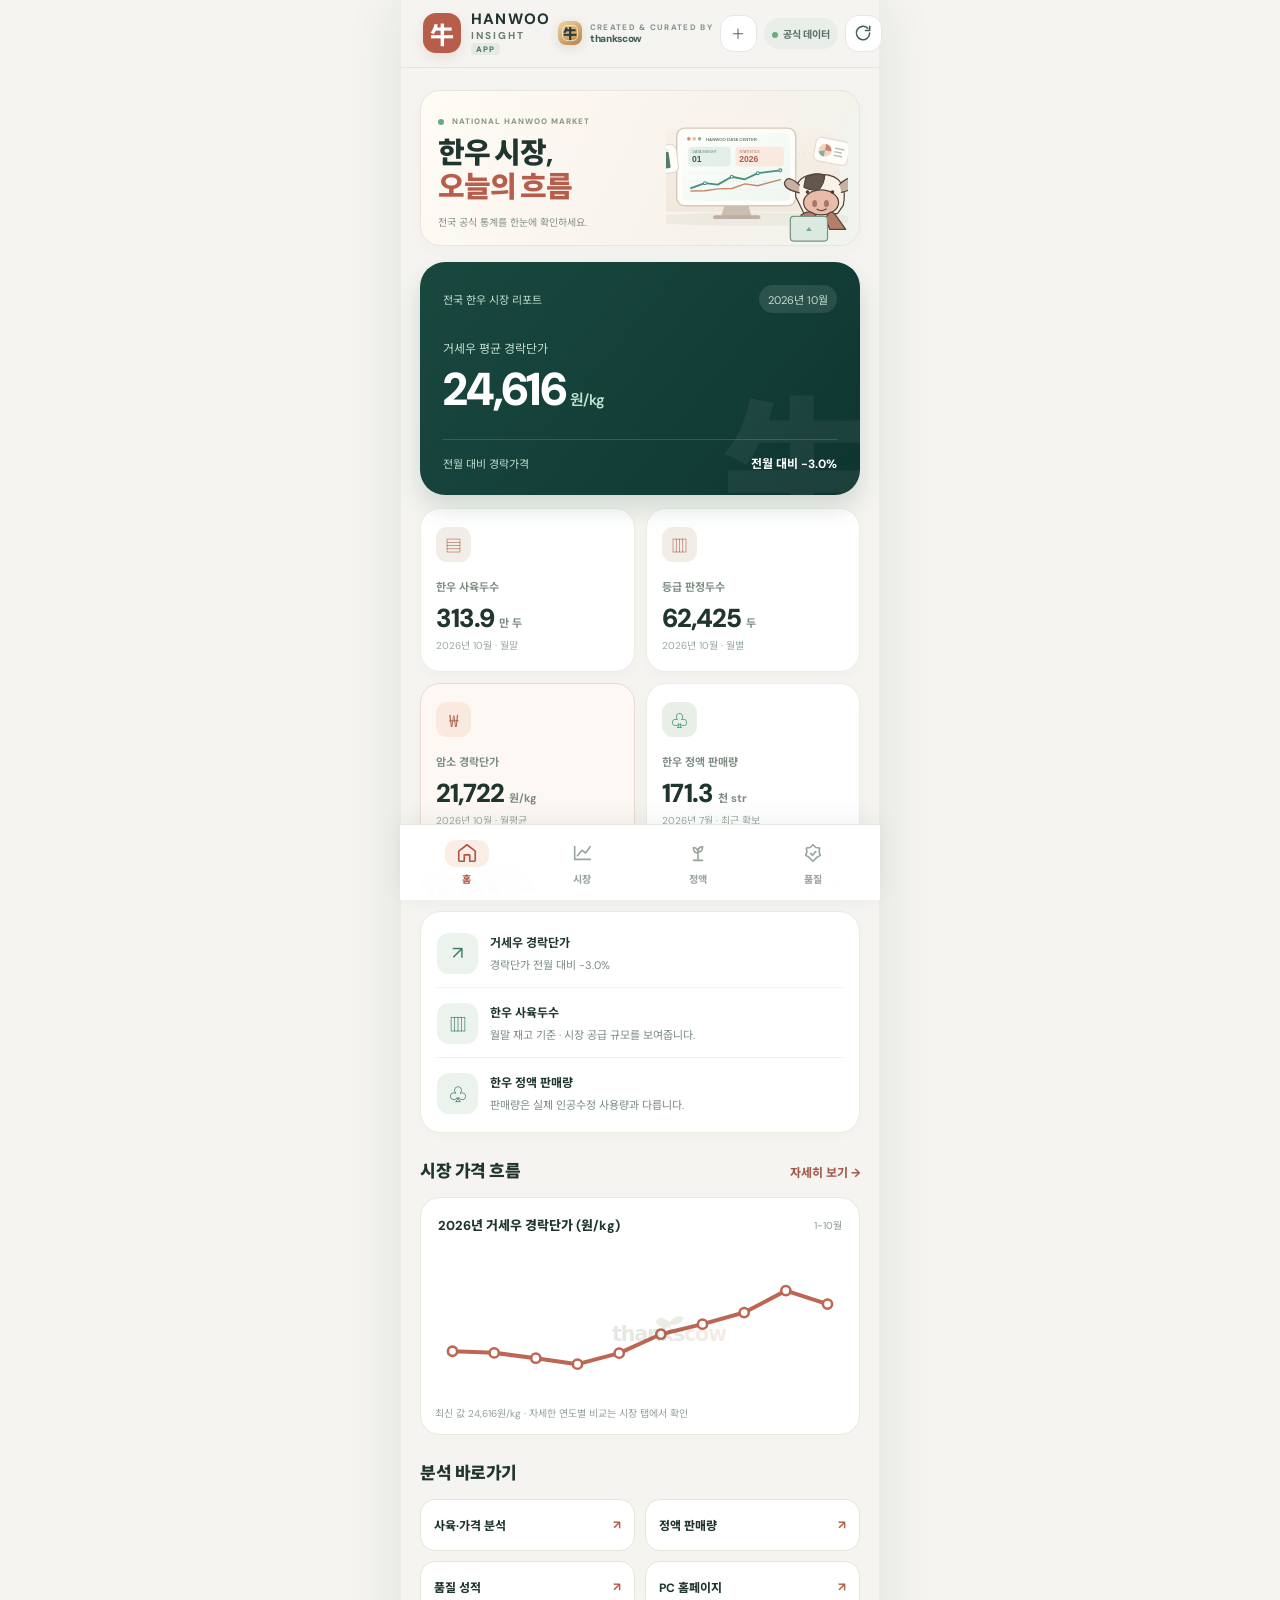
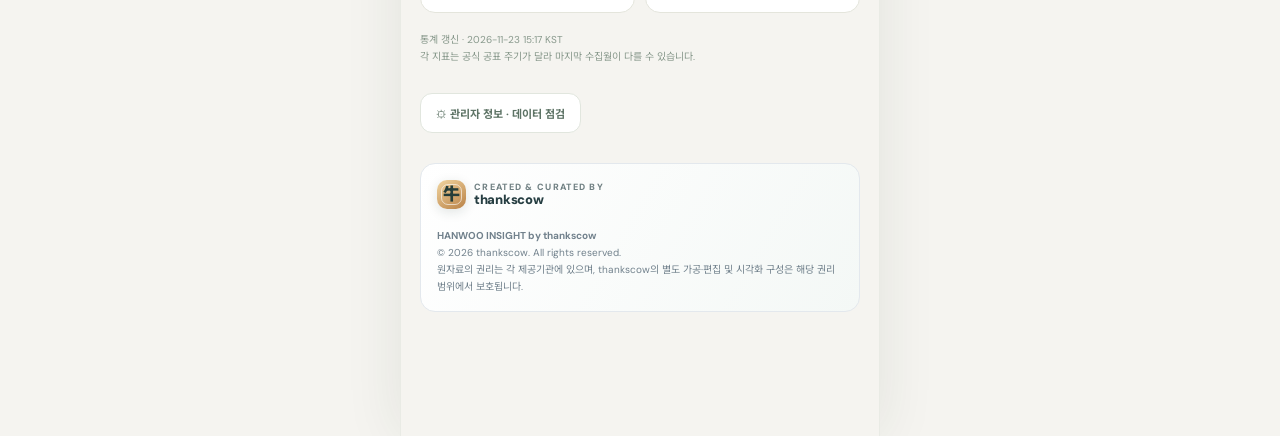
==== commit 0776251e: "Publish mobile cumulative quality view with refreshed JS and CSS assets" ====
--- a/app.html
+++ b/app.html
@@ -11,9 +11,9 @@
 <link rel="manifest" href="./manifest.webmanifest"/>
 <link rel="icon" type="image/png" sizes="192x192" href="./pwa/icon-192.png"/>
 <link rel="apple-touch-icon" sizes="180x180" href="./pwa/apple-touch-icon.png"/>
-<link rel="stylesheet" href="./app.css?v=20261123b"/>
+<link rel="stylesheet" href="./app.css?v=20261123ytd1"/>
 <title>HANWOO INSIGHT · 모바일 앱</title>
-<script src="./app.js?v=20261123grade11" defer></script>
+<script src="./app.js?v=20261123ytd1" defer></script>
 <link rel="stylesheet" href="./thankscow-brand.css?v=8"/></head>
 <body>
 <div class="app-shell">
--- a/app.css
+++ b/app.css
@@ -129,3 +129,10 @@
 .app-screen .month-pills{display:grid;grid-template-columns:repeat(6,minmax(0,1fr));gap:6px;overflow:visible;padding:11px 0;margin:0 0 4px}
 .app-screen .month-pills button{min-width:0;width:100%;min-height:36px;padding:5px 1px;font-size:10px}
 @media(max-width:350px){.app-screen .month-pills{gap:4px}.app-screen .month-pills button{font-size:9px;min-height:34px}}
+
+/* Quality dashboard: monthly vs year-to-selected-month cumulative summary */
+.quality-period-switch{margin:5px 0 14px;grid-template-columns:minmax(0,1fr) minmax(0,1.25fr);grid-auto-columns:auto}
+.quality-period-switch button{font-size:11px;min-height:39px;padding:7px 4px;white-space:normal;line-height:1.35}
+.quality-rollup-note{margin:1px 2px 16px;padding:11px 13px;border-radius:12px;background:#f1f5ef;border:1px solid #e1e9df;color:#637b6c;font-size:10.5px;line-height:1.75;word-break:keep-all}
+.quality-rollup-note.quality-chart-notice{margin:9px 0 15px;background:#fbfaf5;border-color:#ece9de}
+@media(max-width:350px){.quality-period-switch button{font-size:10px}.quality-rollup-note{font-size:10px}}
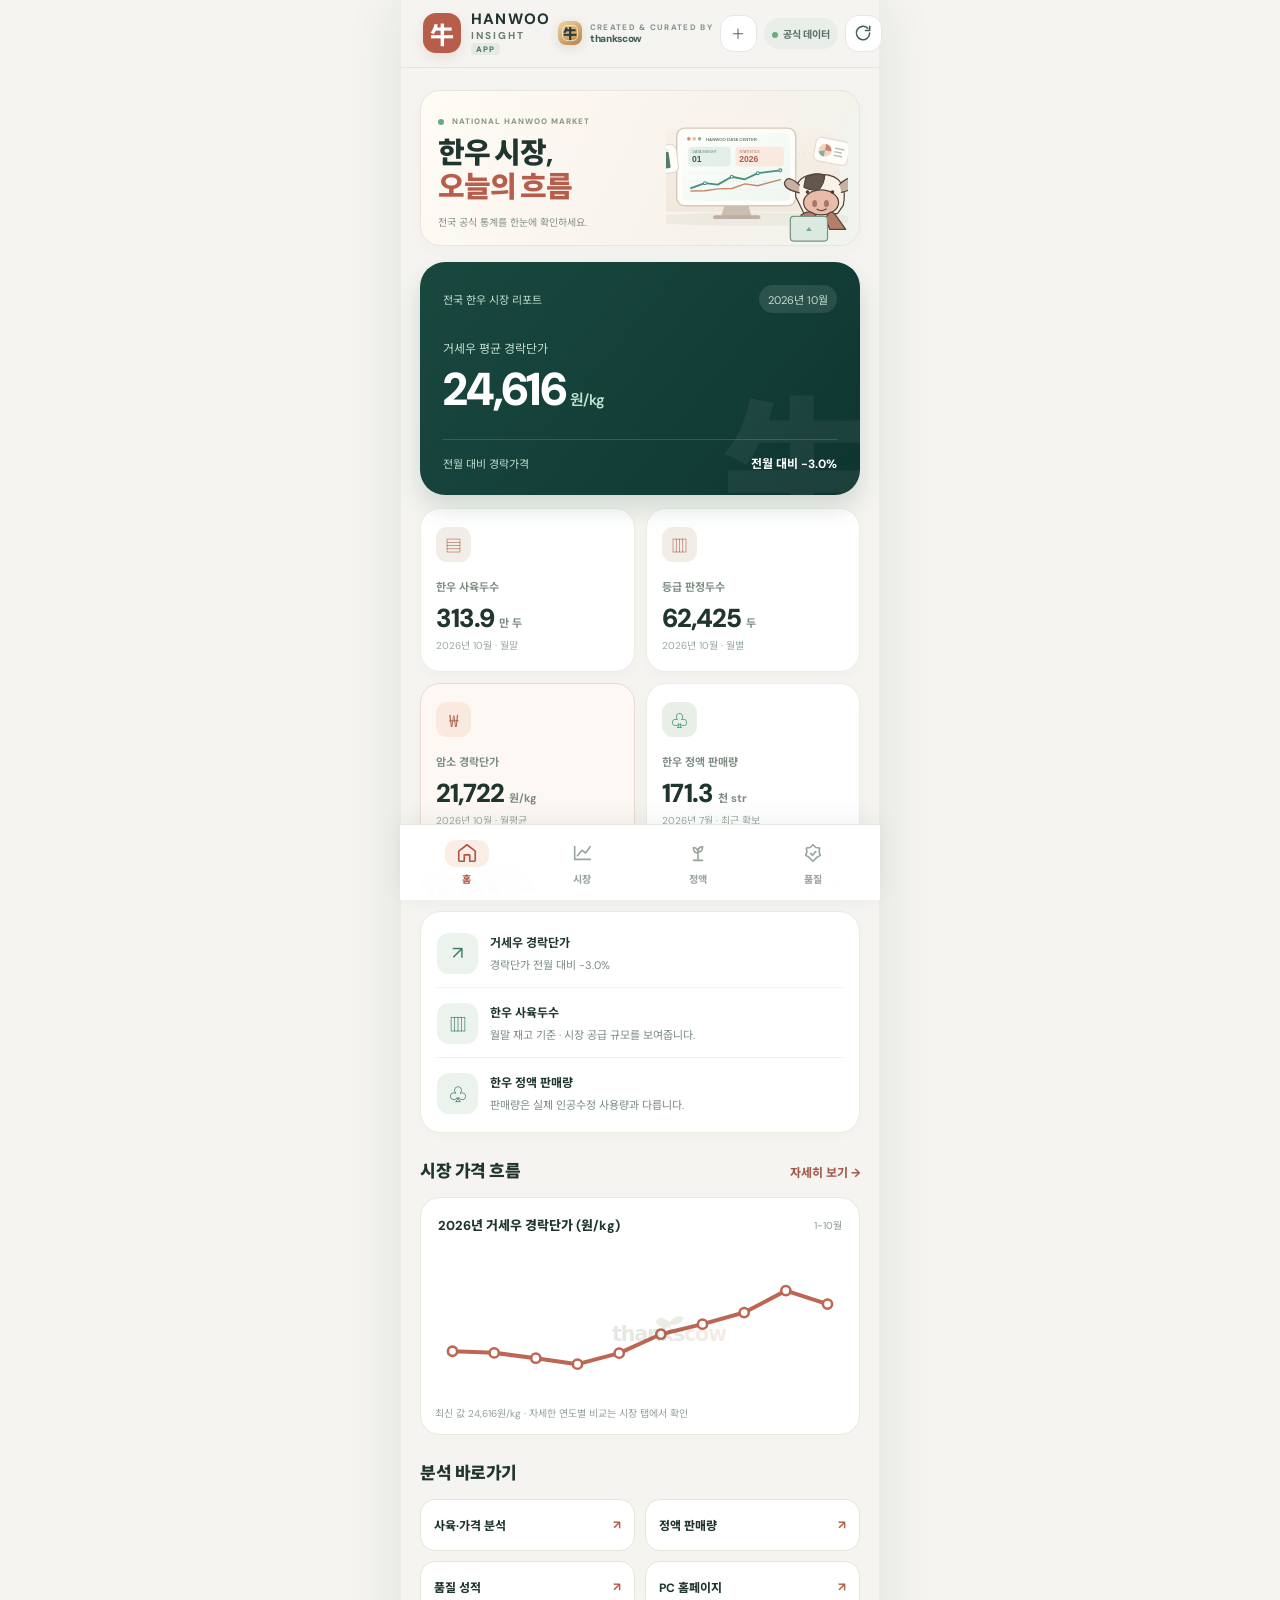
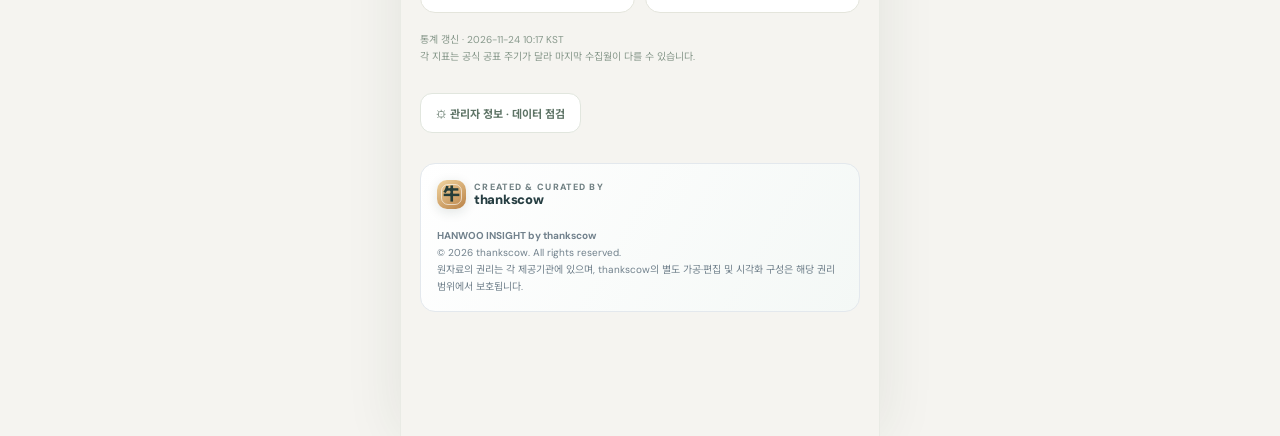
==== commit b032a10f: "Deploy beef steer grade 1+ KPI and official monthly trend in mobile app" ====
--- a/app.html
+++ b/app.html
@@ -11,9 +11,9 @@
 <link rel="manifest" href="./manifest.webmanifest"/>
 <link rel="icon" type="image/png" sizes="192x192" href="./pwa/icon-192.png"/>
 <link rel="apple-touch-icon" sizes="180x180" href="./pwa/apple-touch-icon.png"/>
-<link rel="stylesheet" href="./app.css?v=20261123ytd1"/>
+<link rel="stylesheet" href="./app.css?v=20261124grade1"/>
 <title>HANWOO INSIGHT · 모바일 앱</title>
-<script src="./app.js?v=20261123ytd1" defer></script>
+<script src="./app.js?v=20261124grade1" defer></script>
 <link rel="stylesheet" href="./thankscow-brand.css?v=8"/></head>
 <body>
 <div class="app-shell">
--- a/app.css
+++ b/app.css
@@ -136,3 +136,24 @@
 .quality-rollup-note{margin:1px 2px 16px;padding:11px 13px;border-radius:12px;background:#f1f5ef;border:1px solid #e1e9df;color:#637b6c;font-size:10.5px;line-height:1.75;word-break:keep-all}
 .quality-rollup-note.quality-chart-notice{margin:9px 0 15px;background:#fbfaf5;border-color:#ece9de}
 @media(max-width:350px){.quality-period-switch button{font-size:10px}.quality-rollup-note{font-size:10px}}
+
+/* Hanwoo steer / Hanwoo female / beef steer selector and beef statistics */
+.quality-breed-tabs{grid-template-columns:repeat(3,minmax(0,1fr));grid-auto-columns:auto;gap:5px;margin-bottom:12px;padding:5px}
+.quality-breed-tabs button{min-width:0;white-space:normal;font-size:11px;line-height:1.35;padding:9px 2px;min-height:46px;word-break:keep-all}
+.quality-breed-description{font-size:11px;line-height:1.6;color:#6d8175;margin:2px 3px 13px}
+.beef-extra-card{margin:16px 0 14px}
+.beef-extra-title{display:block;font-size:13px;font-weight:800;margin-bottom:14px}
+.beef-extra-grid{display:grid;grid-template-columns:repeat(2,minmax(0,1fr));gap:10px}
+.beef-extra-item{background:#f8faf7;border:1px solid #e7ebe5;border-radius:13px;padding:10px;display:flex;flex-direction:column;gap:6px;min-width:0}
+.beef-extra-item span{color:#7a887e;font-size:10.5px}
+.beef-extra-item strong{color:#29463d;font-size:14px;word-break:break-word}
+@media(max-width:360px){.quality-breed-tabs button{font-size:10px;min-height:43px;padding:8px 1px}.beef-extra-item strong{font-size:13px}}
+
+/* Beef steer: the 1+ and above incidence is the primary commercial grade KPI. */
+#quality .stat-card.beef-grade-primary{
+ background:linear-gradient(130deg,#fff5eb,#fdfbf6);border-color:#e9c7b1;
+ box-shadow:0 4px 14px #b66a4e14;
+}
+#quality .stat-card.beef-grade-primary .stat-name{color:#995942;font-weight:800}
+#quality .stat-card.beef-grade-primary .stat-icon{background:#f8e0cd;color:#aa6347}
+#quality .stat-card.beef-grade-primary .stat-val{color:#a44c37}
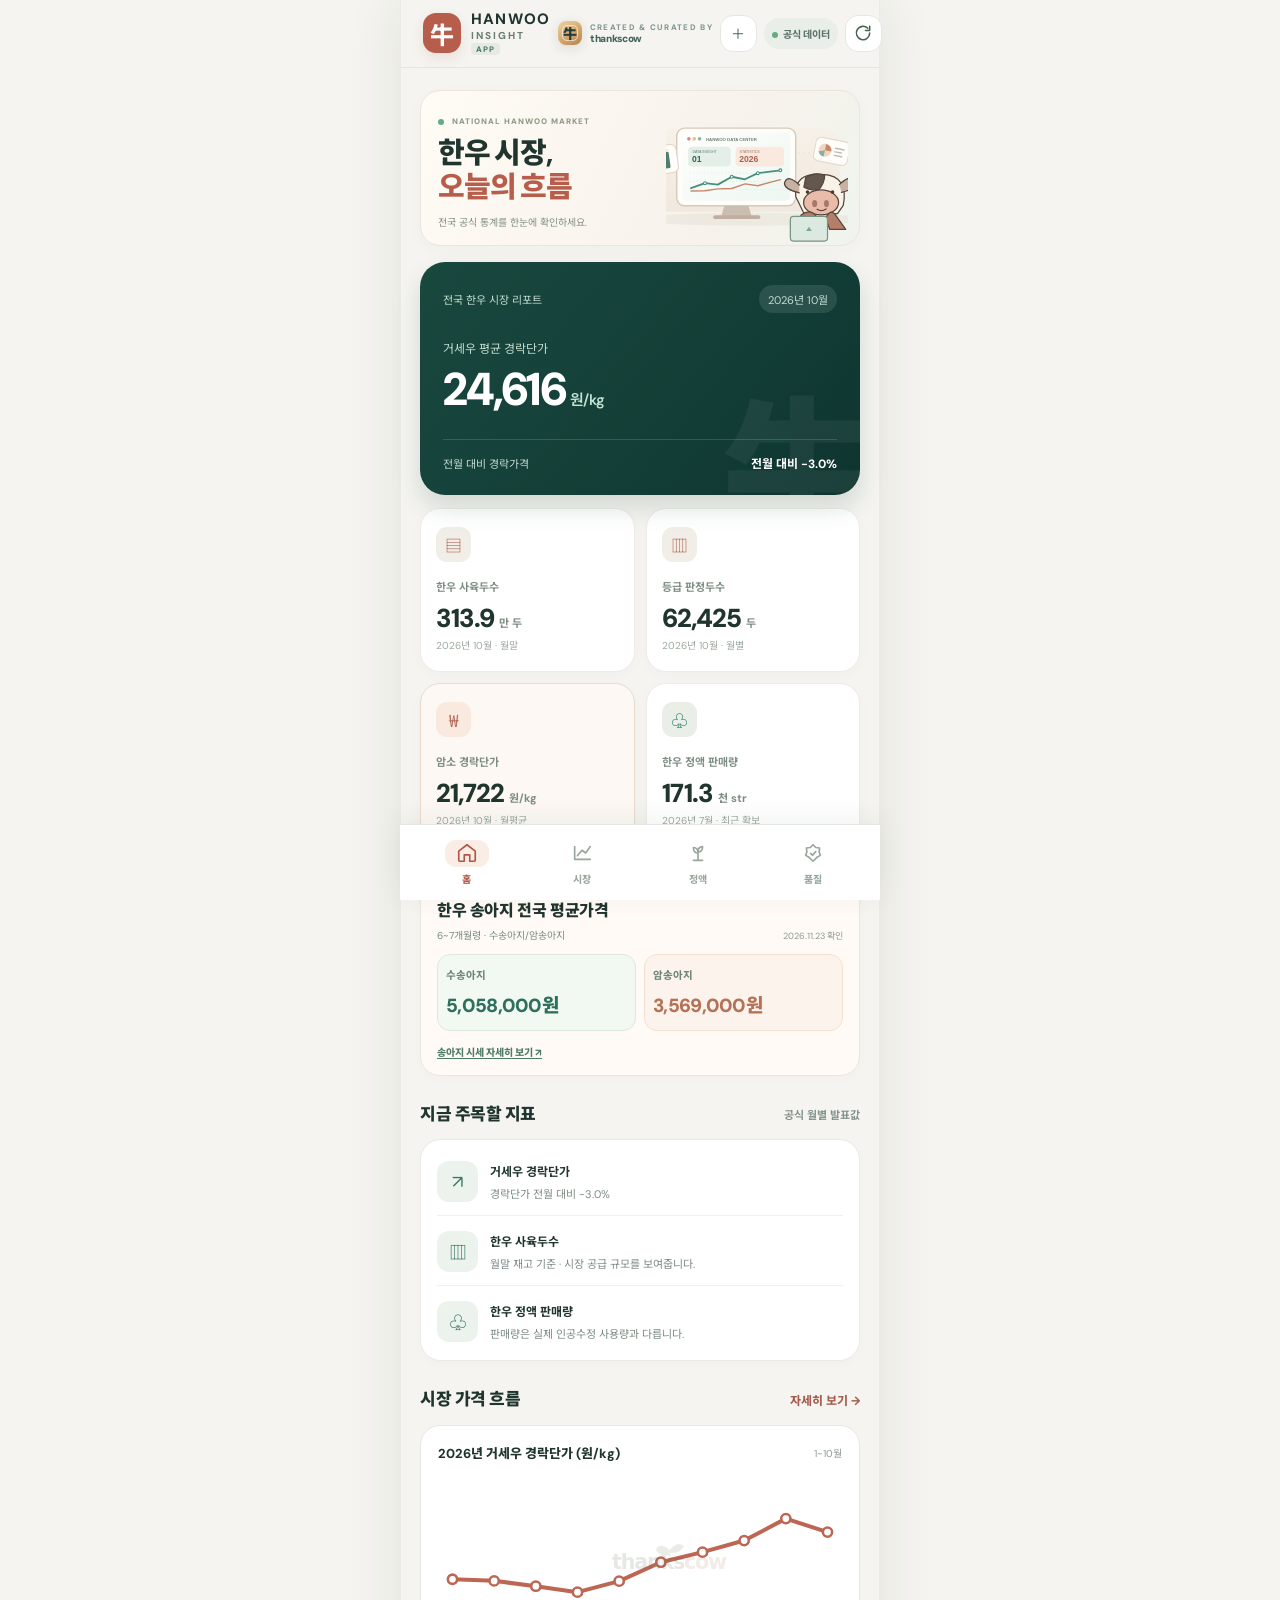
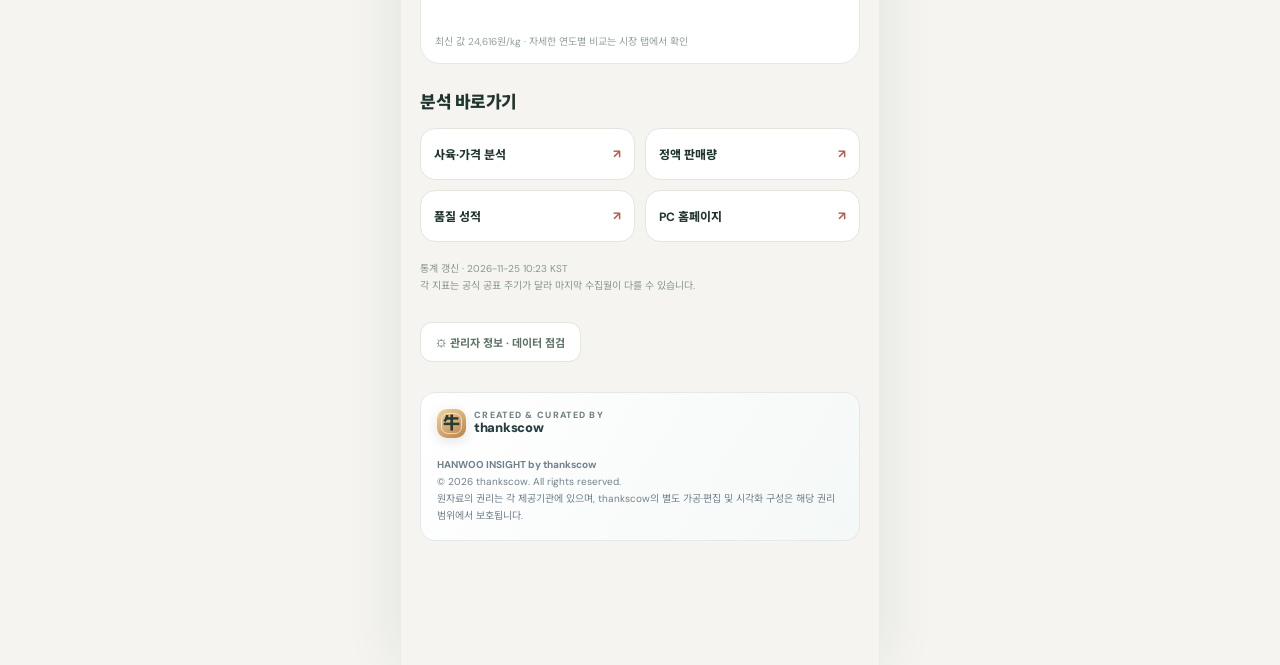
==== commit 3d1bdfe1: "Deploy calf price cards to mobile home and market pages with fresh JS CSS" ====
--- a/app.html
+++ b/app.html
@@ -11,9 +11,9 @@
 <link rel="manifest" href="./manifest.webmanifest"/>
 <link rel="icon" type="image/png" sizes="192x192" href="./pwa/icon-192.png"/>
 <link rel="apple-touch-icon" sizes="180x180" href="./pwa/apple-touch-icon.png"/>
-<link rel="stylesheet" href="./app.css?v=20261124grade1"/>
+<link rel="stylesheet" href="./app.css?v=20261125calf1"/>
 <title>HANWOO INSIGHT · 모바일 앱</title>
-<script src="./app.js?v=20261124grade1" defer></script>
+<script src="./app.js?v=20261125calf1" defer></script>
 <link rel="stylesheet" href="./thankscow-brand.css?v=8"/></head>
 <body>
 <div class="app-shell">
--- a/app.css
+++ b/app.css
@@ -157,3 +157,26 @@
 #quality .stat-card.beef-grade-primary .stat-name{color:#995942;font-weight:800}
 #quality .stat-card.beef-grade-primary .stat-icon{background:#f8e0cd;color:#aa6347}
 #quality .stat-card.beef-grade-primary .stat-val{color:#a44c37}
+
+/* Hanwoo calf 6-7 months: verified national male/female livestock auction survey */
+.app-screen .calf-mobile{margin:14px 0;padding:16px;border:1px solid #e9e8dc;border-radius:20px;background:#fffaf5;overflow:hidden}
+.app-screen .calf-mobile-head{display:flex;align-items:flex-end;justify-content:space-between;gap:7px;margin-bottom:12px}
+.app-screen .calf-mobile-kicker{color:#b67f64;font-size:9px;letter-spacing:1.2px;font-weight:900}
+.app-screen .calf-mobile h2{font-size:16px;line-height:1.4;margin:4px 0;font-weight:850;letter-spacing:-.4px}
+.app-screen .calf-mobile-head p{color:#798c7f;font-size:10px;margin:0}
+.app-screen .calf-mobile-head>small{flex-shrink:0;font-size:9px;color:#8c9b91}
+.app-screen .calf-mobile-cards{display:grid;grid-template-columns:repeat(2,minmax(0,1fr));gap:8px}
+.app-screen .calf-mobile-cards>div{border:1px solid #dce9dd;background:#f2f8f2;border-radius:13px;padding:12px 8px;display:flex;flex-direction:column;gap:8px;min-width:0}
+.app-screen .calf-mobile-cards>div.female{background:#fdf3ed;border-color:#f2e0d3}
+.app-screen .calf-mobile-cards span{font-size:10.5px;color:#6b8576;font-weight:750}
+.app-screen .calf-mobile-cards strong{font-size:clamp(12px,3.9vw,19px);font-weight:850;letter-spacing:-.7px;white-space:nowrap;color:#2e705b}
+.app-screen .calf-mobile-cards>div.female strong{color:#b47256}
+.app-screen .calf-mobile-reference{border-top:1px solid #eee8de;margin-top:14px;padding-top:12px;font-size:11px;color:#667b6f}
+.app-screen .calf-mobile-reference div{display:flex;justify-content:space-between;gap:10px;margin-top:9px}
+.app-screen .calf-mobile-reference strong{color:#2d5140}
+.app-screen .calf-mobile-note{color:#819086;font-size:10px;line-height:1.75;margin:13px 0 9px}
+.app-screen .calf-mobile-links{display:flex;flex-wrap:wrap;gap:14px}
+.app-screen .calf-mobile-links a,.app-screen .calf-mobile-more{font-size:10px;color:#4d7d66;font-weight:800;text-decoration:underline;text-underline-offset:2px}
+.app-screen .calf-mobile-mini{margin-top:14px}
+.app-screen .calf-mobile-mini .calf-mobile-more{display:block;margin-top:13px}
+@media(max-width:365px){.app-screen .calf-mobile-cards strong{font-size:11.5px;letter-spacing:-.6px}.app-screen .calf-mobile-head>small{font-size:8px}}
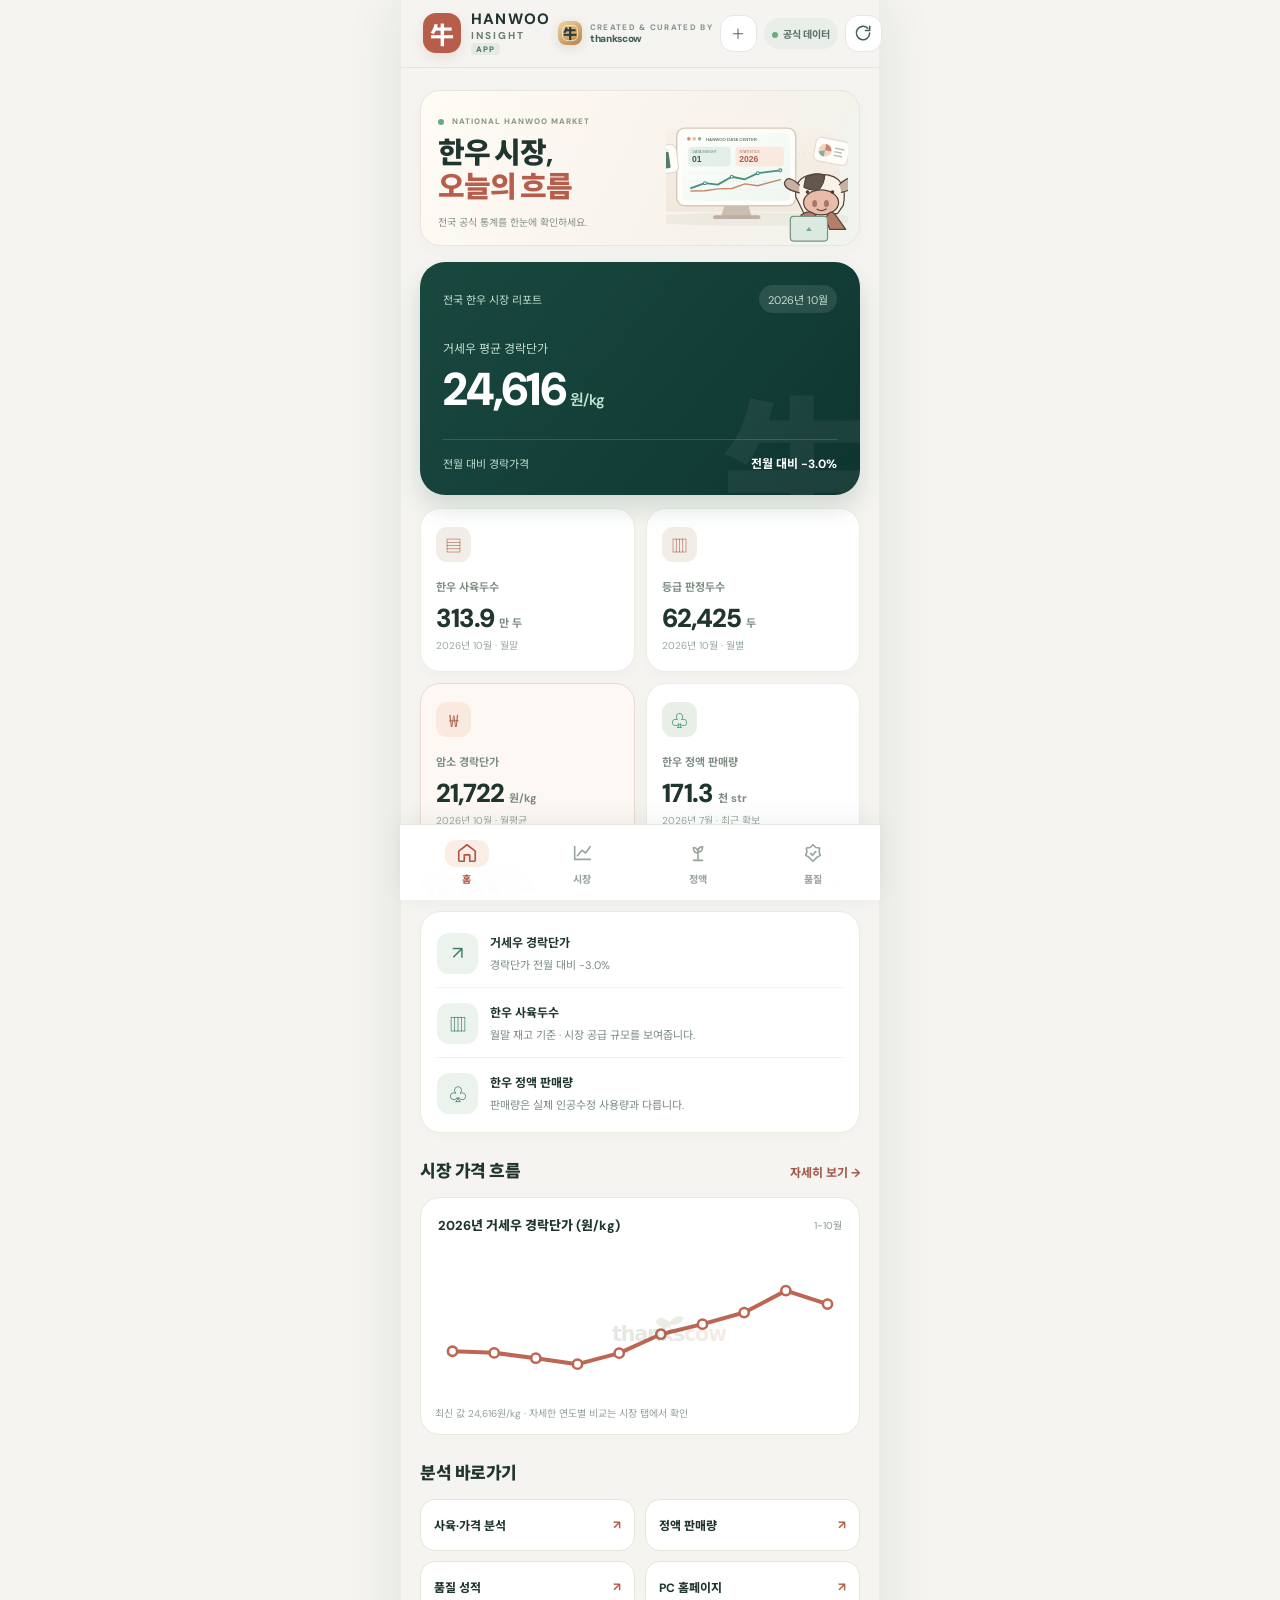
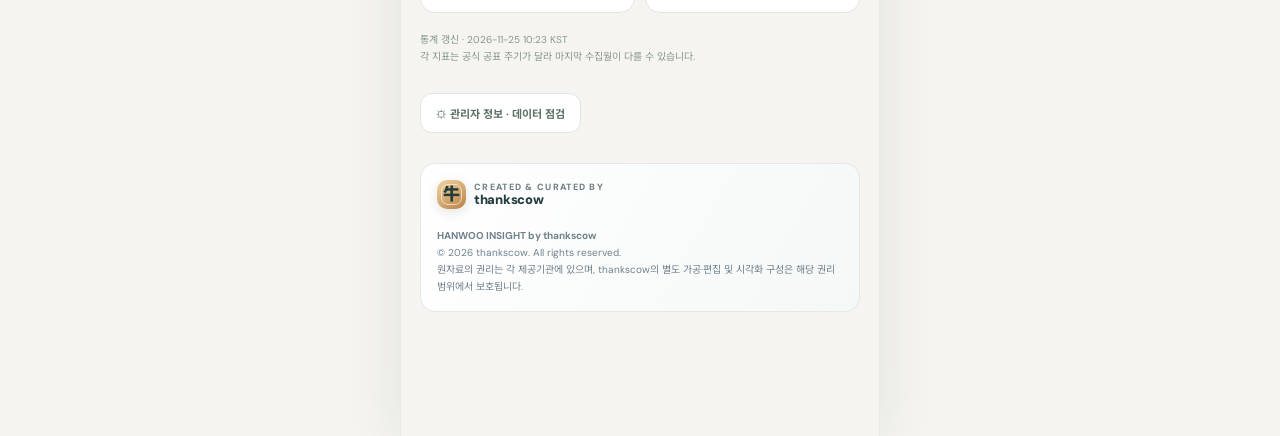
==== commit eba93cfd: "Load shared 2024–26 numeric calf chart before mobile app and bust UI cache" ====
--- a/app.html
+++ b/app.html
@@ -11,9 +11,9 @@
 <link rel="manifest" href="./manifest.webmanifest"/>
 <link rel="icon" type="image/png" sizes="192x192" href="./pwa/icon-192.png"/>
 <link rel="apple-touch-icon" sizes="180x180" href="./pwa/apple-touch-icon.png"/>
-<link rel="stylesheet" href="./app.css?v=20261125calf1"/>
+<link rel="stylesheet" href="./calf-chart.css?v=1"/><link rel="stylesheet" href="./app.css?v=20261125calf2"/>
 <title>HANWOO INSIGHT · 모바일 앱</title>
-<script src="./app.js?v=20261125calf1" defer></script>
+<script src="./calf-chart.js?v=1" defer></script><script src="./app.js?v=20261125calf2" defer></script>
 <link rel="stylesheet" href="./thankscow-brand.css?v=8"/></head>
 <body>
 <div class="app-shell">
--- a/calf-chart.css
+++ b/calf-chart.css
@@ -0,0 +1,43 @@
+
+/* 2024–2026 Hanwoo calf historical price comparison */
+.calf-history-wrap{width:100%;color:#2b453a}
+.calf-history-top{display:flex;gap:16px;align-items:center;justify-content:space-between;margin-bottom:8px}
+.calf-history-top>div:first-child{display:grid;gap:3px}
+.calf-history-top strong{font-weight:850;font-size:15px;line-height:1.4}
+.calf-history-top small{color:#839487;font-size:11px}
+.calf-history-move{display:flex;flex-direction:column;align-items:flex-end;gap:2px;padding:8px 13px;border-radius:12px;background:#edf7f1;color:#1e7b5b}
+.calf-history-move.falling{background:#fff1eb;color:#b35c45}
+.calf-history-move span{font-size:10px;font-weight:750}
+.calf-history-move b{font-size:20px}
+.calf-history-move small{font-size:11px;font-weight:750;color:inherit}
+.calf-history-legend{display:flex;gap:17px;flex-wrap:wrap;align-items:center;margin:14px 0 6px}
+.calf-history-legend span{font-size:12px;font-weight:800;display:inline-flex;align-items:center;gap:6px;color:#607c6e}
+.calf-history-legend i{width:12px;height:5px;border-radius:6px;display:inline-block}
+.calf-history-scroll{width:100%;overflow-x:auto;overflow-y:hidden;-webkit-overflow-scrolling:touch;scrollbar-color:#c9d7ce transparent}
+.calf-history-canvas{min-width:760px;width:100%}
+.calf-history-canvas svg{width:100%;height:auto;display:block}
+.calf-history-data{border-top:1px solid #e5eae3;margin:13px 0 0;padding-top:11px}
+.calf-history-data summary{color:#426c58;font-size:12px;font-weight:750;cursor:pointer;list-style:revert}
+.calf-history-table-scroll{overflow-x:auto;max-width:100%;padding:12px 0}
+.calf-history-data table{border-collapse:collapse;width:100%;min-width:350px;font-size:12px;white-space:nowrap}
+.calf-history-data th,.calf-history-data td{padding:9px 12px;text-align:right;border-bottom:1px solid #e8eee8}
+.calf-history-data th:first-child,.calf-history-data td:first-child{text-align:left}
+.calf-history-data th{color:#608171;font-weight:750}
+.calf-history-data td.is-current{font-weight:850;color:#218874}
+.calf-history-source{margin:12px 0 0!important;font-size:10px!important;line-height:1.7!important;color:#78877d!important}
+.calf-history-source a{color:#42705d!important;text-decoration:underline;text-underline-offset:2px}
+.calf-history-swipe{font-size:10px;color:#8a968d;margin:5px 0 0}
+.calf-history-empty{padding:25px 12px;text-align:center;color:#72857a;font-size:12px}
+.tc-calf-sex-picker{display:inline-flex;gap:5px;background:#f2f6f1;border:1px solid #e4ece6;padding:4px;border-radius:12px;margin:12px 0 6px}
+.tc-calf-sex-picker button{font:inherit;font-size:12px;font-weight:800;padding:8px 17px;border:0;border-radius:9px;background:transparent;color:#718678;cursor:pointer}
+.tc-calf-sex-picker button[aria-pressed=true]{color:#fff;background:#3d7865;box-shadow:0 2px 6px #21534522}
+.tc-calf-sex-picker button[data-calf-sex=female][aria-pressed=true]{background:#bd7e5e}
+@media(max-width:600px){
+ .calf-history-top{align-items:stretch;flex-direction:column;gap:9px}
+ .calf-history-move{align-items:flex-start}
+ .calf-history-move b{font-size:21px}
+ .calf-history-canvas{width:840px}
+ .calf-history-legend{gap:12px}
+ .calf-history-source{font-size:9.5px!important}
+ .tc-calf-sex-picker{display:grid;grid-template-columns:1fr 1fr}
+}
--- a/app.css
+++ b/app.css
@@ -180,3 +180,13 @@
 .app-screen .calf-mobile-mini{margin-top:14px}
 .app-screen .calf-mobile-mini .calf-mobile-more{display:block;margin-top:13px}
 @media(max-width:365px){.app-screen .calf-mobile-cards strong{font-size:11.5px;letter-spacing:-.6px}.app-screen .calf-mobile-head>small{font-size:8px}}
+
+/* Calf market history is part of market analytics, not the mobile home hero. */
+.app-screen .calf-mobile-history{margin:18px -2px 17px;padding:13px 0 7px;border-top:1px solid #e9ebe5;border-bottom:1px solid #e9ebe5}
+.app-screen .calf-mobile-history h3{font-size:14px;font-weight:850;letter-spacing:-.35px;margin:3px 0 2px}
+.app-screen .calf-mobile-history .tc-calf-sex-picker{width:100%;margin:11px 0 8px}
+.app-screen .calf-mobile-history .calf-history-wrap{overflow:hidden}
+.app-screen .calf-mobile-history .calf-history-top{padding:0 2px}
+.app-screen .calf-mobile-history .calf-history-data{margin-top:15px}
+.app-screen .calf-mobile-history .calf-history-canvas{width:850px}
+.app-screen .calf-mobile-history .calf-history-scroll{border-radius:10px;background:#fff}
